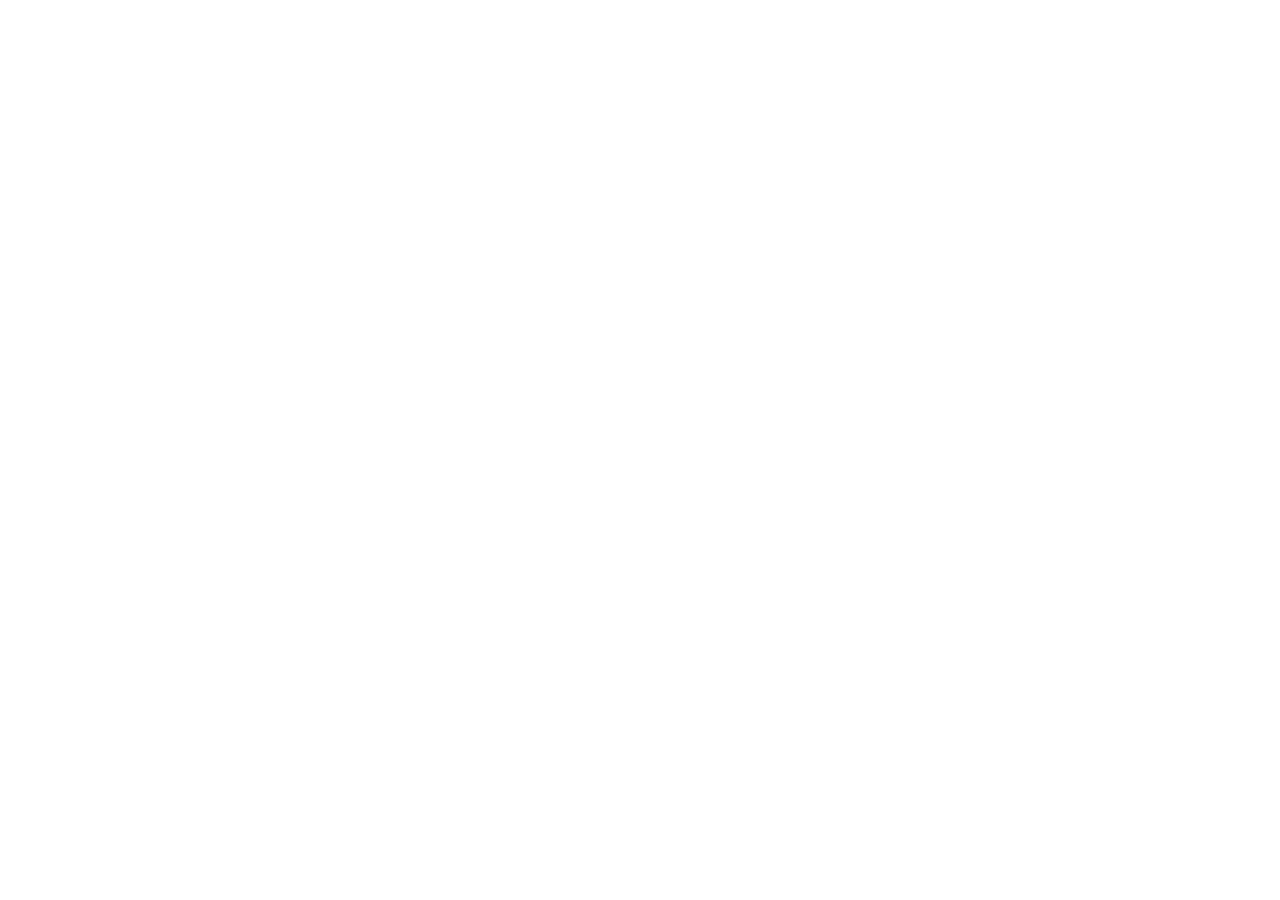
==== frontend-1-practice/index.html @ 97344816 "Initial commit" ====
<!DOCTYPE html>
<html lang="ru">
  <head>
    <meta charset="UTF-8" />
    <meta name="viewport" content="width=device-width, initial-scale=1.0" />
    <title>Выбор даты и времени</title>
    <link rel="stylesheet" href="styles.css" />
  </head>
  <body>
    <!--
      ЗАДАНИЕ
      ========
      Сверстать страницу выбора даты и времени по своему макету.

      Пока это только вёрстка. Никакого JavaScript — ни кликов,
      ни переходов, ни выбора дня. Всё статично.

      Стили пишите в styles.css. Разметку — здесь.
    -->

    <div class="page">
      <!-- Начните отсюда. Разметьте шапку, основную область
           с календарём и слотами, подвал. -->
    </div>
  </body>
</html>
---- frontend-1-practice/styles.css ----
/* Стили страницы.
   Пишите здесь. */

* {
  margin: 0;
  padding: 0;
  box-sizing: border-box;
}

body {
  min-height: 100vh;
  font-family: sans-serif;
}
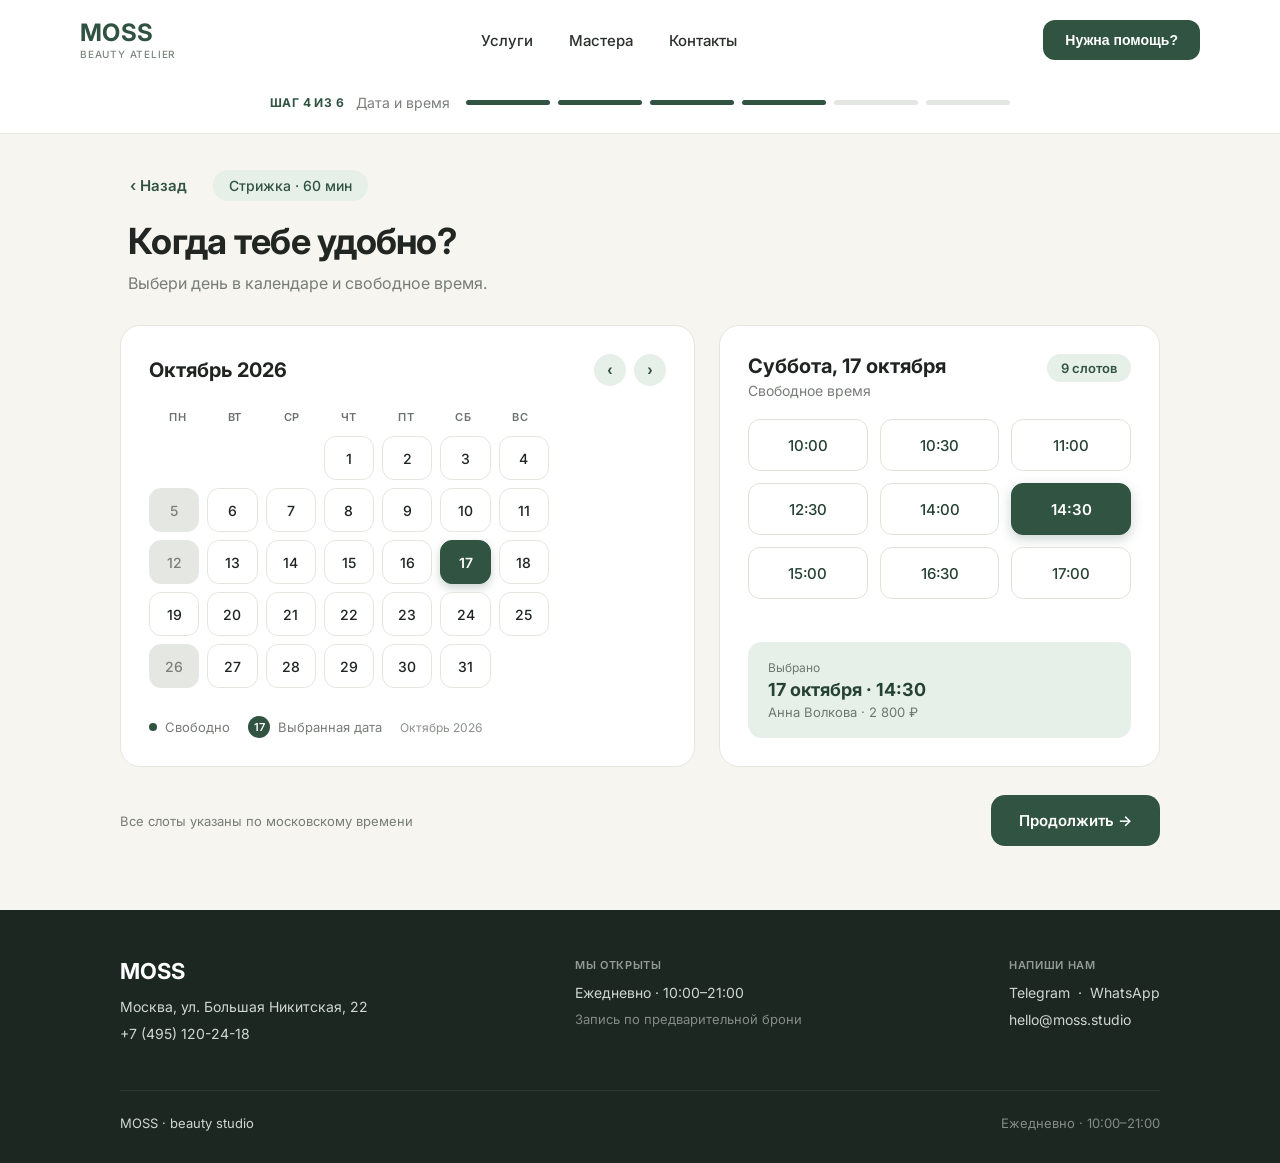
==== commit 059a4199: "Задание 1. HTML/CSS" ====
--- a/frontend-1-practice/index.html
+++ b/frontend-1-practice/index.html
@@ -3,24 +3,215 @@
   <head>
     <meta charset="UTF-8" />
     <meta name="viewport" content="width=device-width, initial-scale=1.0" />
-    <title>Выбор даты и времени</title>
-    <link rel="stylesheet" href="styles.css" />
+    <title>MOSS Beauty Atelier — Выбор даты и времени</title>
+    <link rel="preconnect" href="https://fonts.googleapis.com" />
+    <link rel="preconnect" href="https://fonts.gstatic.com" crossorigin />
+    <link
+      href="https://fonts.googleapis.com/css2?family=Inter:wght@400;500;600;700&display=swap"
+      rel="stylesheet"
+    />
+    <link rel="stylesheet" href="./styles.css" />
   </head>
   <body>
-    <!--
-      ЗАДАНИЕ
-      ========
-      Сверстать страницу выбора даты и времени по своему макету.
-
-      Пока это только вёрстка. Никакого JavaScript — ни кликов,
-      ни переходов, ни выбора дня. Всё статично.
-
-      Стили пишите в styles.css. Разметку — здесь.
-    -->
-
-    <div class="page">
-      <!-- Начните отсюда. Разметьте шапку, основную область
-           с календарём и слотами, подвал. -->
+    <div class="app-wrapper">
+      <!-- Шапка и прогресс-бар -->
+      <header class="site-header">
+        <div class="header-top">
+          <a href="#" class="brand-logo">
+            <span class="brand-title">MOSS</span>
+            <span class="brand-subtitle">BEAUTY ATELIER</span>
+          </a>
+
+          <nav class="main-nav">
+            <a href="#" class="nav-link">Услуги</a>
+            <a href="#" class="nav-link">Мастера</a>
+            <a href="#" class="nav-link">Контакты</a>
+          </nav>
+
+          <button class="help-btn" type="button">Нужна помощь?</button>
+        </div>
+
+        <div class="progress-bar-container">
+          <div class="progress-info">
+            <span class="step-counter">ШАГ 4 ИЗ 6</span>
+            <span class="step-name">Дата и время</span>
+          </div>
+          <div class="progress-segments">
+            <div class="segment completed"></div>
+            <div class="segment completed"></div>
+            <div class="segment completed"></div>
+            <div class="segment active"></div>
+            <div class="segment"></div>
+            <div class="segment"></div>
+          </div>
+        </div>
+      </header>
+
+      <!-- Основной контент -->
+      <main class="booking-main">
+        <div class="booking-container">
+          <!-- Навигация назад и бейдж выбранной услуги -->
+          <div class="top-controls">
+            <a href="#" class="back-link">‹ Назад</a>
+            <div class="service-pill">Стрижка · 60 мин</div>
+          </div>
+
+          <!-- Заголовок страницы -->
+          <section class="page-heading">
+            <h1 class="main-title">Когда тебе удобно?</h1>
+            <p class="main-subtitle">
+              Выбери день в календаре и свободное время.
+            </p>
+          </section>
+
+          <!-- Сетка: Календарь + Слоты времени -->
+          <div class="booking-grid">
+            <!-- Карточка календаря -->
+            <section class="card calendar-card">
+              <div class="calendar-header">
+                <h2 class="card-title">Октябрь 2026</h2>
+                <div class="calendar-nav">
+                  <button class="cal-arrow" type="button" aria-label="Предыдущий месяц">‹</button>
+                  <button class="cal-arrow" type="button" aria-label="Следующий месяц">›</button>
+                </div>
+              </div>
+
+              <div class="weekdays-grid">
+                <span>ПН</span>
+                <span>ВТ</span>
+                <span>СР</span>
+                <span>ЧТ</span>
+                <span>ПТ</span>
+                <span>СБ</span>
+                <span>ВС</span>
+              </div>
+
+              <div class="days-grid">
+                <!-- Пустые ячейки начала месяца (четверг — 1 число) -->
+                <div class="day-cell empty"></div>
+                <div class="day-cell empty"></div>
+                <div class="day-cell empty"></div>
+                <button type="button" class="day-cell available">1</button>
+                <button type="button" class="day-cell available">2</button>
+                <button type="button" class="day-cell available">3</button>
+                <button type="button" class="day-cell available">4</button>
+
+                <button type="button" class="day-cell disabled" disabled>5</button>
+                <button type="button" class="day-cell available">6</button>
+                <button type="button" class="day-cell available">7</button>
+                <button type="button" class="day-cell available">8</button>
+                <button type="button" class="day-cell available">9</button>
+                <button type="button" class="day-cell available">10</button>
+                <button type="button" class="day-cell available">11</button>
+
+                <button type="button" class="day-cell disabled" disabled>12</button>
+                <button type="button" class="day-cell available">13</button>
+                <button type="button" class="day-cell available">14</button>
+                <button type="button" class="day-cell available">15</button>
+                <button type="button" class="day-cell available">16</button>
+                <button type="button" class="day-cell selected">17</button>
+                <button type="button" class="day-cell available">18</button>
+
+                <button type="button" class="day-cell available">19</button>
+                <button type="button" class="day-cell available">20</button>
+                <button type="button" class="day-cell available">21</button>
+                <button type="button" class="day-cell available">22</button>
+                <button type="button" class="day-cell available">23</button>
+                <button type="button" class="day-cell available">24</button>
+                <button type="button" class="day-cell available">25</button>
+
+                <button type="button" class="day-cell disabled" disabled>26</button>
+                <button type="button" class="day-cell available">27</button>
+                <button type="button" class="day-cell available">28</button>
+                <button type="button" class="day-cell available">29</button>
+                <button type="button" class="day-cell available">30</button>
+                <button type="button" class="day-cell available">31</button>
+              </div>
+
+              <div class="calendar-legend">
+                <div class="legend-item">
+                  <span class="dot-free"></span>
+                  <span>Свободно</span>
+                </div>
+                <div class="legend-item">
+                  <span class="badge-selected">17</span>
+                  <span>Выбранная дата</span>
+                </div>
+                <span class="legend-month">Октябрь 2026</span>
+              </div>
+            </section>
+
+            <!-- Карточка выбора времени -->
+            <section class="card slots-card">
+              <div class="slots-header">
+                <div class="slots-title-group">
+                  <h2 class="card-title">Суббота, 17 октября</h2>
+                  <span class="slots-subtitle">Свободное время</span>
+                </div>
+                <div class="slots-count-badge">9 слотов</div>
+              </div>
+
+              <div class="time-slots-grid">
+                <button type="button" class="time-slot">10:00</button>
+                <button type="button" class="time-slot">10:30</button>
+                <button type="button" class="time-slot">11:00</button>
+                <button type="button" class="time-slot">12:30</button>
+                <button type="button" class="time-slot">14:00</button>
+                <button type="button" class="time-slot selected">14:30</button>
+                <button type="button" class="time-slot">15:00</button>
+                <button type="button" class="time-slot">16:30</button>
+                <button type="button" class="time-slot">17:00</button>
+              </div>
+
+              <div class="selection-summary">
+                <span class="summary-label">Выбрано</span>
+                <strong class="summary-datetime">17 октября · 14:30</strong>
+                <span class="summary-master">Анна Волкова · 2 800 ₽</span>
+              </div>
+            </section>
+          </div>
+
+          <!-- Нижняя панель с кнопкой продолжения -->
+          <div class="booking-actions">
+            <span class="timezone-note">Все слоты указаны по московскому времени</span>
+            <button type="button" class="continue-btn">Продолжить →</button>
+          </div>
+        </div>
+      </main>
+
+      <!-- Подвал сайта -->
+      <footer class="site-footer">
+        <div class="footer-container">
+          <div class="footer-top">
+            <div class="footer-col brand-col">
+              <span class="footer-logo">MOSS</span>
+              <p class="footer-address">Москва, ул. Большая Никитская, 22</p>
+              <a href="tel:+74951202418" class="footer-phone">+7 (495) 120-24-18</a>
+            </div>
+
+            <div class="footer-col">
+              <span class="footer-heading">МЫ ОТКРЫТЫ</span>
+              <p class="footer-text">Ежедневно · 10:00–21:00</p>
+              <p class="footer-subtext">Запись по предварительной брони</p>
+            </div>
+
+            <div class="footer-col">
+              <span class="footer-heading">НАПИШИ НАМ</span>
+              <div class="social-links">
+                <a href="#">Telegram</a>
+                <span>·</span>
+                <a href="#">WhatsApp</a>
+              </div>
+              <a href="mailto:hello@moss.studio" class="footer-email">hello@moss.studio</a>
+            </div>
+          </div>
+
+          <div class="footer-bottom">
+            <span class="footer-copy">MOSS · beauty studio</span>
+            <span class="footer-hours-mini">Ежедневно · 10:00–21:00</span>
+          </div>
+        </div>
+      </footer>
     </div>
   </body>
-</html>+</html>
--- a/frontend-1-practice/styles.css
+++ b/frontend-1-practice/styles.css
@@ -1,6 +1,4 @@
-/* Стили страницы.
-   Пишите здесь. */
-
+/* Сброс базовых стилей */
 * {
   margin: 0;
   padding: 0;
@@ -8,6 +6,580 @@
 }
 
 body {
+  font-family: "Inter", -apple-system, BlinkMacSystemFont, "Segoe UI", Roboto, sans-serif;
+  background-color: #f6f5f0;
+  color: #1f2421;
   min-height: 100vh;
-  font-family: sans-serif;
-}
+}
+
+.app-wrapper {
+  display: flex;
+  flex-direction: column;
+  min-height: 100vh;
+}
+
+/* ==================== ШАПКА ==================== */
+.site-header {
+  background-color: #ffffff;
+  border-bottom: 1px solid #e9eae4;
+}
+
+.header-top {
+  max-width: 1200px;
+  margin: 0 auto;
+  padding: 20px 40px;
+  display: flex;
+  justify-content: space-between;
+  align-items: center;
+}
+
+.brand-logo {
+  display: flex;
+  flex-direction: column;
+  text-decoration: none;
+  cursor: pointer;
+}
+
+.brand-title {
+  font-size: 24px;
+  font-weight: 700;
+  color: #2f5241;
+  letter-spacing: 0.02em;
+  line-height: 1.1;
+}
+
+.brand-subtitle {
+  font-size: 10px;
+  font-weight: 500;
+  color: #7c857e;
+  letter-spacing: 0.08em;
+  margin-top: 2px;
+}
+
+.main-nav {
+  display: flex;
+  gap: 36px;
+}
+
+.nav-link {
+  text-decoration: none;
+  font-size: 15px;
+  font-weight: 500;
+  color: #2b302c;
+  transition: color 0.2s ease;
+  cursor: pointer;
+}
+
+.nav-link:hover {
+  color: #2f5241;
+}
+
+.help-btn {
+  background-color: #315442;
+  color: #ffffff;
+  border: none;
+  border-radius: 12px;
+  padding: 12px 22px;
+  font-size: 14px;
+  font-weight: 600;
+  cursor: pointer;
+  transition: background-color 0.2s ease, transform 0.15s ease;
+}
+
+.help-btn:hover {
+  background-color: #264234;
+}
+
+/* Индикатор шагов */
+.progress-bar-container {
+  max-width: 1200px;
+  margin: 0 auto;
+  padding: 14px 40px 22px;
+  display: flex;
+  align-items: center;
+  justify-content: center;
+  gap: 16px;
+}
+
+.progress-info {
+  display: flex;
+  align-items: center;
+  gap: 12px;
+}
+
+.step-counter {
+  font-size: 12px;
+  font-weight: 700;
+  color: #315442;
+  letter-spacing: 0.04em;
+}
+
+.step-name {
+  font-size: 14px;
+  color: #7a7f7a;
+}
+
+.progress-segments {
+  display: flex;
+  gap: 8px;
+}
+
+.segment {
+  width: 84px;
+  height: 5px;
+  border-radius: 4px;
+  background-color: #e4e6e1;
+}
+
+.segment.completed,
+.segment.active {
+  background-color: #315442;
+}
+
+/* ==================== ОСНОВНОЙ КОНТЕНТ ==================== */
+.booking-main {
+  flex: 1;
+  padding: 36px 40px 64px;
+}
+
+.booking-container {
+  max-width: 1040px;
+  margin: 0 auto;
+}
+
+.top-controls {
+  display: flex;
+  align-items: center;
+  gap: 16px;
+  margin-bottom: 18px;
+}
+
+.back-link {
+  text-decoration: none;
+  font-size: 15px;
+  font-weight: 600;
+  color: #315442;
+  padding: 6px 10px;
+  border-radius: 8px;
+  transition: background-color 0.2s ease;
+  cursor: pointer;
+}
+
+.back-link:hover {
+  background-color: #e7efe9;
+}
+
+.service-pill {
+  background-color: #e6efe8;
+  color: #315442;
+  font-size: 14px;
+  font-weight: 500;
+  padding: 7px 16px;
+  border-radius: 100px;
+}
+
+.page-heading {
+  margin-bottom: 32px;
+  padding-left: 8px;
+}
+
+.main-title {
+  font-size: 36px;
+  font-weight: 700;
+  color: #222623;
+  margin-bottom: 10px;
+  letter-spacing: -0.02em;
+}
+
+.main-subtitle {
+  font-size: 16px;
+  color: #787d78;
+}
+
+/* Сетка карточек */
+.booking-grid {
+  display: flex;
+  gap: 24px;
+  align-items: stretch;
+  margin-bottom: 28px;
+}
+
+.card {
+  background-color: #ffffff;
+  border: 1px solid #e6e5e0;
+  border-radius: 20px;
+  padding: 28px;
+}
+
+.calendar-card {
+  flex: 1.35;
+  display: flex;
+  flex-direction: column;
+}
+
+.slots-card {
+  flex: 1;
+  display: flex;
+  flex-direction: column;
+}
+
+.card-title {
+  font-size: 20px;
+  font-weight: 700;
+  color: #1f2421;
+}
+
+/* ==================== КАЛЕНДАРЬ ==================== */
+.calendar-header {
+  display: flex;
+  justify-content: space-between;
+  align-items: center;
+  margin-bottom: 24px;
+}
+
+.calendar-nav {
+  display: flex;
+  gap: 8px;
+}
+
+.cal-arrow {
+  width: 32px;
+  height: 32px;
+  border-radius: 50%;
+  border: none;
+  background-color: #e7efe9;
+  color: #315442;
+  font-size: 16px;
+  font-weight: 600;
+  display: flex;
+  align-items: center;
+  justify-content: center;
+  cursor: pointer;
+  transition: background-color 0.2s ease;
+}
+
+.cal-arrow:hover {
+  background-color: #d4e3d8;
+}
+
+.weekdays-grid {
+  display: grid;
+  grid-template-columns: repeat(7, 1fr);
+  text-align: center;
+  margin-bottom: 12px;
+  max-width: 400px;
+}
+
+.weekdays-grid span {
+  font-size: 11px;
+  font-weight: 600;
+  color: #6c726d;
+  letter-spacing: 0.04em;
+}
+
+.days-grid {
+  display: grid;
+  grid-template-columns: repeat(7, 1fr);
+  gap: 8px;
+  max-width: 400px;
+  margin-bottom: 28px;
+}
+
+.day-cell {
+  height: 44px;
+  border-radius: 12px;
+  border: 1px solid #e5e5e0;
+  background-color: #ffffff;
+  font-family: inherit;
+  font-size: 14px;
+  font-weight: 500;
+  color: #1f2421;
+  display: flex;
+  align-items: center;
+  justify-content: center;
+  cursor: pointer;
+  transition: all 0.2s ease;
+}
+
+.day-cell.empty {
+  border: none;
+  background: transparent;
+  cursor: default;
+}
+
+.day-cell.available:hover {
+  border-color: #315442;
+  background-color: #f2f7f4;
+}
+
+/* Занятые / недоступные дни */
+.day-cell.disabled {
+  background-color: #e5e7e3;
+  border-color: #e5e7e3;
+  color: #7b807c;
+  cursor: not-allowed;
+}
+
+/* Выбранный день */
+.day-cell.selected {
+  background-color: #315442;
+  border-color: #315442;
+  color: #ffffff;
+  font-weight: 600;
+  box-shadow: 0 4px 10px rgba(49, 84, 66, 0.25);
+}
+
+.calendar-legend {
+  margin-top: auto;
+  display: flex;
+  align-items: center;
+  gap: 18px;
+  font-size: 13px;
+  color: #787d78;
+}
+
+.legend-item {
+  display: flex;
+  align-items: center;
+  gap: 8px;
+}
+
+.dot-free {
+  width: 8px;
+  height: 8px;
+  border-radius: 50%;
+  background-color: #315442;
+}
+
+.badge-selected {
+  width: 22px;
+  height: 22px;
+  border-radius: 50%;
+  background-color: #315442;
+  color: #ffffff;
+  font-size: 11px;
+  font-weight: 600;
+  display: flex;
+  align-items: center;
+  justify-content: center;
+}
+
+.legend-month {
+  font-size: 12px;
+  color: #8c918c;
+}
+
+/* ==================== СЛОТЫ ВРЕМЕНИ ==================== */
+.slots-header {
+  display: flex;
+  justify-content: space-between;
+  align-items: flex-start;
+  margin-bottom: 20px;
+}
+
+.slots-title-group {
+  display: flex;
+  flex-direction: column;
+  gap: 4px;
+}
+
+.slots-subtitle {
+  font-size: 14px;
+  color: #787d78;
+}
+
+.slots-count-badge {
+  background-color: #e7efe9;
+  color: #315442;
+  font-size: 13px;
+  font-weight: 600;
+  padding: 6px 14px;
+  border-radius: 100px;
+}
+
+.time-slots-grid {
+  display: grid;
+  grid-template-columns: repeat(3, 1fr);
+  gap: 12px;
+  margin-bottom: 24px;
+}
+
+.time-slot {
+  height: 52px;
+  border-radius: 12px;
+  border: 1px solid #e2e2dc;
+  background-color: #ffffff;
+  font-family: inherit;
+  font-size: 15px;
+  font-weight: 500;
+  color: #264234;
+  cursor: pointer;
+  transition: all 0.2s ease;
+}
+
+.time-slot:hover {
+  border-color: #315442;
+  background-color: #f2f7f4;
+  box-shadow: 0 2px 6px rgba(49, 84, 66, 0.1);
+}
+
+.time-slot:focus-visible {
+  outline: 2px solid #2b82f6;
+  outline-offset: 2px;
+}
+
+.time-slot.selected {
+  background-color: #315442;
+  border-color: #315442;
+  color: #ffffff;
+  font-weight: 600;
+  box-shadow: 0 4px 12px rgba(49, 84, 66, 0.25);
+}
+
+.selection-summary {
+  margin-top: auto;
+  background-color: #e7efe9;
+  border-radius: 14px;
+  padding: 18px 20px;
+  display: flex;
+  flex-direction: column;
+  gap: 4px;
+}
+
+.summary-label {
+  font-size: 12px;
+  color: #6d7870;
+}
+
+.summary-datetime {
+  font-size: 18px;
+  font-weight: 700;
+  color: #264234;
+}
+
+.summary-master {
+  font-size: 13px;
+  color: #6d7870;
+}
+
+/* ==================== НИЖНЯЯ ПАНЕЛЬ ==================== */
+.booking-actions {
+  display: flex;
+  justify-content: space-between;
+  align-items: center;
+}
+
+.timezone-note {
+  font-size: 13px;
+  color: #787d78;
+}
+
+.continue-btn {
+  background-color: #315442;
+  color: #ffffff;
+  border: none;
+  border-radius: 14px;
+  padding: 16px 28px;
+  font-family: inherit;
+  font-size: 15px;
+  font-weight: 600;
+  cursor: pointer;
+  transition: background-color 0.2s ease, box-shadow 0.2s ease;
+}
+
+.continue-btn:hover {
+  background-color: #264234;
+  box-shadow: 0 4px 14px rgba(49, 84, 66, 0.3);
+}
+
+/* ==================== ПОДВАЛ ==================== */
+.site-footer {
+  background-color: #1c2721;
+  color: #ffffff;
+  padding: 48px 40px 32px;
+}
+
+.footer-container {
+  max-width: 1040px;
+  margin: 0 auto;
+}
+
+.footer-top {
+  display: flex;
+  justify-content: space-between;
+  gap: 40px;
+  margin-bottom: 48px;
+}
+
+.footer-col {
+  display: flex;
+  flex-direction: column;
+  gap: 10px;
+}
+
+.footer-logo {
+  font-size: 22px;
+  font-weight: 700;
+  color: #ffffff;
+  margin-bottom: 4px;
+}
+
+.footer-address,
+.footer-phone,
+.footer-text,
+.footer-email {
+  font-size: 14px;
+  color: #d1d6d2;
+  text-decoration: none;
+}
+
+.footer-phone:hover,
+.footer-email:hover {
+  color: #ffffff;
+}
+
+.footer-heading {
+  font-size: 11px;
+  font-weight: 600;
+  letter-spacing: 0.06em;
+  color: #929c95;
+  text-transform: uppercase;
+  margin-bottom: 2px;
+}
+
+.footer-subtext {
+  font-size: 13px;
+  color: #838d86;
+}
+
+.social-links {
+  display: flex;
+  align-items: center;
+  gap: 8px;
+  font-size: 14px;
+  color: #d1d6d2;
+}
+
+.social-links a {
+  color: #d1d6d2;
+  text-decoration: none;
+  transition: color 0.2s ease;
+}
+
+.social-links a:hover {
+  color: #ffffff;
+}
+
+.footer-bottom {
+  display: flex;
+  justify-content: space-between;
+  align-items: center;
+  padding-top: 24px;
+  border-top: 1px solid rgba(255, 255, 255, 0.08);
+  font-size: 13px;
+  color: #838d86;
+}
+
+.footer-copy {
+  color: #d1d6d2;
+}
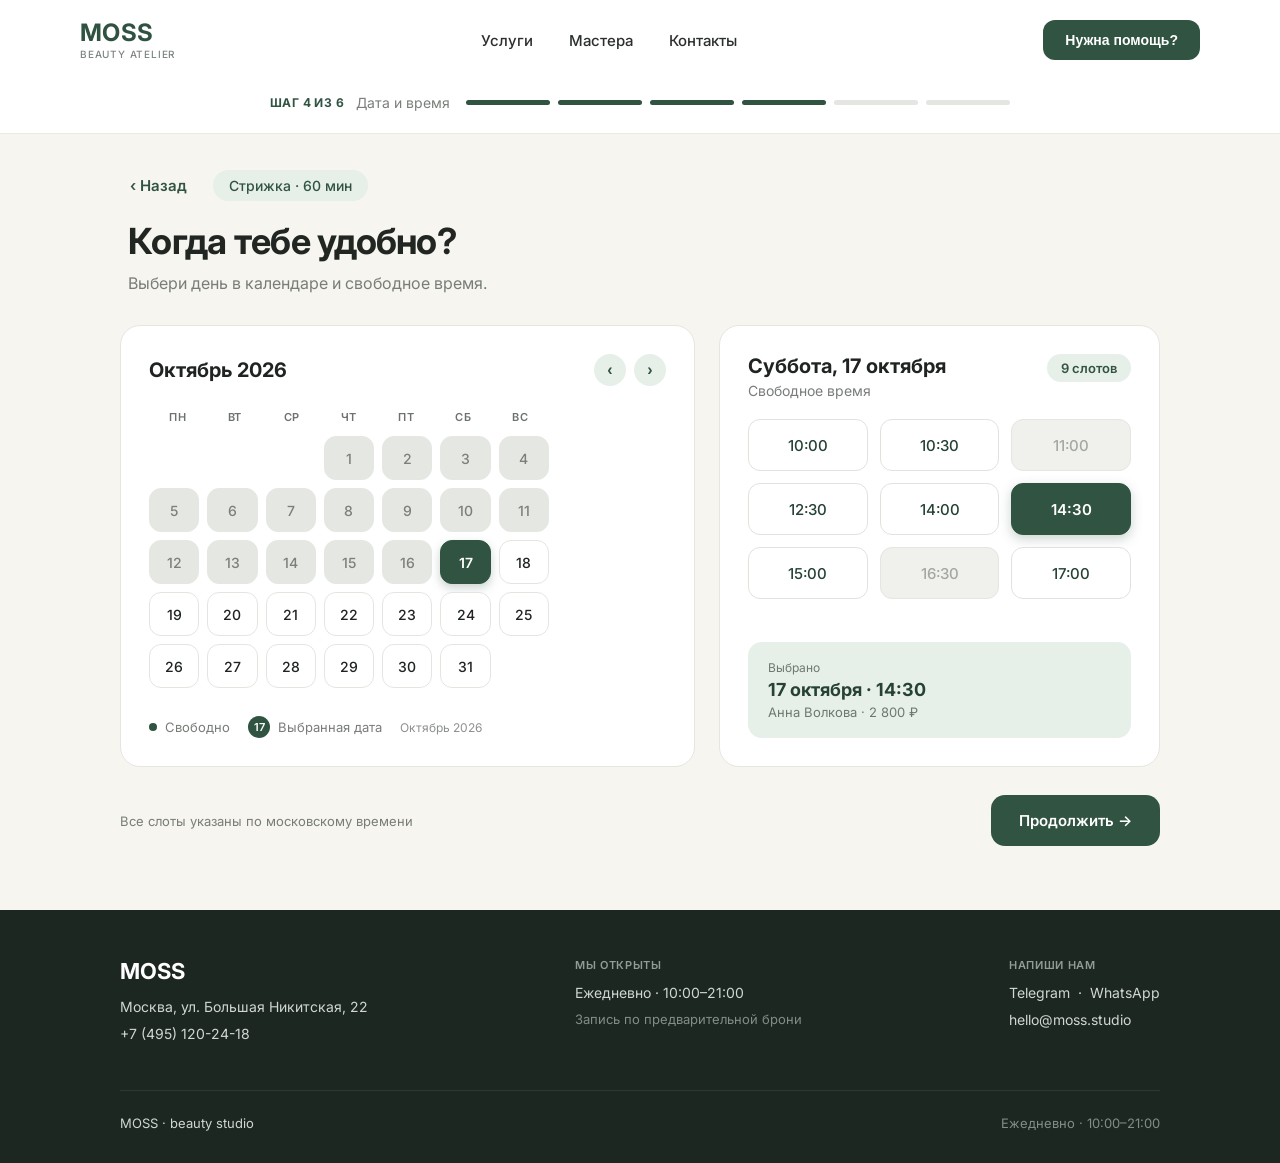
==== commit a72adf8e: "Задание 4. Асинхронный Javascript и создание React-приложений + исправление ошибок" ====
--- a/frontend-1-practice/index.html
+++ b/frontend-1-practice/index.html
@@ -91,24 +91,22 @@
                 <div class="day-cell empty"></div>
                 <div class="day-cell empty"></div>
                 <div class="day-cell empty"></div>
-                <button type="button" class="day-cell available">1</button>
-                <button type="button" class="day-cell available">2</button>
-                <button type="button" class="day-cell available">3</button>
-                <button type="button" class="day-cell available">4</button>
-
+                <button type="button" class="day-cell disabled" disabled>1</button>
+                <button type="button" class="day-cell disabled" disabled>2</button>
+                <button type="button" class="day-cell disabled" disabled>3</button>
+                <button type="button" class="day-cell disabled" disabled>4</button>
                 <button type="button" class="day-cell disabled" disabled>5</button>
-                <button type="button" class="day-cell available">6</button>
-                <button type="button" class="day-cell available">7</button>
-                <button type="button" class="day-cell available">8</button>
-                <button type="button" class="day-cell available">9</button>
-                <button type="button" class="day-cell available">10</button>
-                <button type="button" class="day-cell available">11</button>
-
+                <button type="button" class="day-cell disabled" disabled>6</button>
+                <button type="button" class="day-cell disabled" disabled>7</button>
+                <button type="button" class="day-cell disabled" disabled>8</button>
+                <button type="button" class="day-cell disabled" disabled>9</button>
+                <button type="button" class="day-cell disabled" disabled>10</button>
+                <button type="button" class="day-cell disabled" disabled>11</button>
                 <button type="button" class="day-cell disabled" disabled>12</button>
-                <button type="button" class="day-cell available">13</button>
-                <button type="button" class="day-cell available">14</button>
-                <button type="button" class="day-cell available">15</button>
-                <button type="button" class="day-cell available">16</button>
+                <button type="button" class="day-cell disabled" disabled>13</button>
+                <button type="button" class="day-cell disabled" disabled>14</button>
+                <button type="button" class="day-cell disabled" disabled>15</button>
+                <button type="button" class="day-cell disabled" disabled>16</button>
                 <button type="button" class="day-cell selected">17</button>
                 <button type="button" class="day-cell available">18</button>
 
@@ -120,7 +118,7 @@
                 <button type="button" class="day-cell available">24</button>
                 <button type="button" class="day-cell available">25</button>
 
-                <button type="button" class="day-cell disabled" disabled>26</button>
+                <button type="button" class="day-cell available">26</button>
                 <button type="button" class="day-cell available">27</button>
                 <button type="button" class="day-cell available">28</button>
                 <button type="button" class="day-cell available">29</button>
@@ -154,12 +152,12 @@
               <div class="time-slots-grid">
                 <button type="button" class="time-slot">10:00</button>
                 <button type="button" class="time-slot">10:30</button>
-                <button type="button" class="time-slot">11:00</button>
+                <button type="button" class="time-slot booked" disabled>11:00</button>
                 <button type="button" class="time-slot">12:30</button>
                 <button type="button" class="time-slot">14:00</button>
                 <button type="button" class="time-slot selected">14:30</button>
                 <button type="button" class="time-slot">15:00</button>
-                <button type="button" class="time-slot">16:30</button>
+                <button type="button" class="time-slot booked" disabled>16:30</button>
                 <button type="button" class="time-slot">17:00</button>
               </div>
 
--- a/frontend-1-practice/styles.css
+++ b/frontend-1-practice/styles.css
@@ -417,7 +417,7 @@
   transition: all 0.2s ease;
 }
 
-.time-slot:hover {
+.time-slot:hover:not(:disabled):not(.booked) {
   border-color: #315442;
   background-color: #f2f7f4;
   box-shadow: 0 2px 6px rgba(49, 84, 66, 0.1);
@@ -434,6 +434,14 @@
   color: #ffffff;
   font-weight: 600;
   box-shadow: 0 4px 12px rgba(49, 84, 66, 0.25);
+}
+
+.time-slot.booked,
+.time-slot:disabled {
+  background-color: #f0f1ed;
+  border-color: #e5e6e1;
+  color: #a3a8a4;
+  cursor: not-allowed;
 }
 
 .selection-summary {
@@ -487,9 +495,15 @@
   transition: background-color 0.2s ease, box-shadow 0.2s ease;
 }
 
-.continue-btn:hover {
+.continue-btn:hover:not(:disabled) {
   background-color: #264234;
   box-shadow: 0 4px 14px rgba(49, 84, 66, 0.3);
+}
+
+.continue-btn:disabled {
+  background-color: #a7b5ad;
+  cursor: not-allowed;
+  box-shadow: none;
 }
 
 /* ==================== ПОДВАЛ ==================== */
